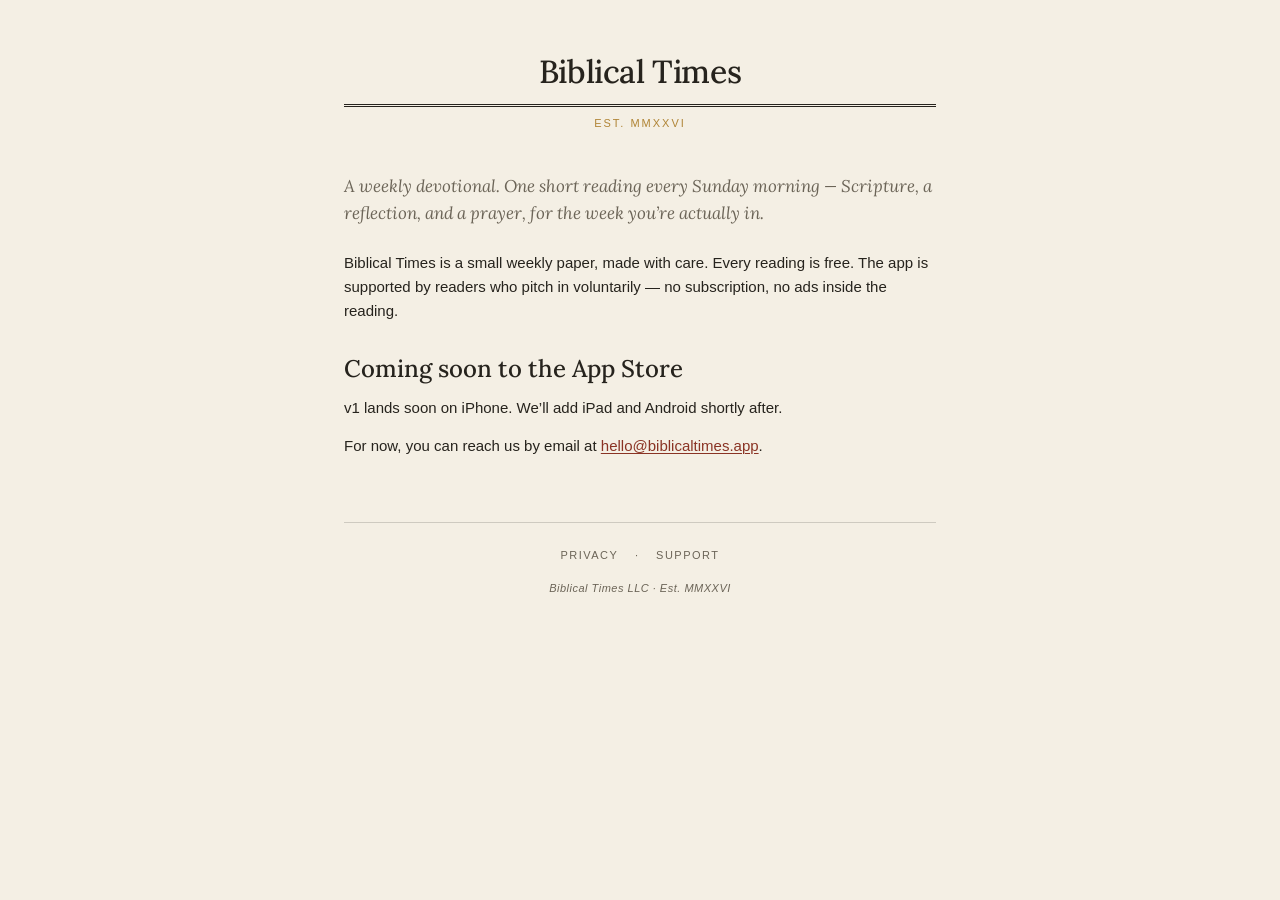
==== index.html @ 8184be42 "Initial commit: Biblical Times public site Three static pages (landing, privacy, support) styled to " ====
<!DOCTYPE html>
<html lang="en">
<head>
<meta charset="UTF-8">
<meta name="viewport" content="width=device-width, initial-scale=1, viewport-fit=cover">
<title>Biblical Times — A weekly devotional</title>
<link rel="stylesheet" href="_styles.css">
</head>
<body>
<div class="wrap">
  <header class="masthead">
    <a href="index.html"><h1>Biblical Times</h1></a>
  </header>
  <div class="kicker">Est. MMXXVI</div>

  <p class="lead">A weekly devotional. One short reading every Sunday morning — Scripture, a reflection, and a prayer, for the week you’re actually in.</p>

  <p>Biblical Times is a small weekly paper, made with care. Every reading is free. The app is supported by readers who pitch in voluntarily — no subscription, no ads inside the reading.</p>

  <h2>Coming soon to the App Store</h2>
  <p>v1 lands soon on iPhone. We’ll add iPad and Android shortly after.</p>

  <p>For now, you can reach us by email at <a href="mailto:hello@biblicaltimes.app">hello@biblicaltimes.app</a>.</p>

  <div class="footer">
    <a href="privacy.html">Privacy</a> ·
    <a href="support.html">Support</a>
    <div class="colophon">Biblical Times LLC · Est. MMXXVI</div>
  </div>
</div>
</body>
</html>
---- _styles.css ----
/* Biblical Times — locked palette. Shared by every docs page. */
@import url('https://fonts.googleapis.com/css2?family=Lora:ital,wght@0,400;0,500;0,600;1,400&display=swap');

:root {
  --bg: #F4EFE4;
  --bg-tab: #EFE9DC;
  --paper: #FBF8F0;
  --text: #26231D;
  --text-muted: #6B6457;
  --text-inactive: #9A9384;
  --maroon: #8A3324;
  --gold: #B08537;
  --black: #0E0D0B;
  --rule: rgba(38, 35, 29, 0.18);
}

* { margin: 0; padding: 0; box-sizing: border-box; }

html { -webkit-text-size-adjust: 100%; }

body {
  background: var(--bg);
  color: var(--text);
  font-family: -apple-system, BlinkMacSystemFont, 'Segoe UI', Roboto, sans-serif;
  font-size: 15px;
  line-height: 1.6;
  -webkit-font-smoothing: antialiased;
}

.wrap {
  max-width: 640px;
  margin: 0 auto;
  padding: 56px 24px 80px;
}

.masthead {
  text-align: center;
  padding-bottom: 16px;
  border-bottom: 3px double var(--text);
  margin-bottom: 8px;
}

.masthead a {
  text-decoration: none;
  color: var(--text);
}

.masthead h1 {
  font-family: 'Lora', Georgia, serif;
  font-weight: 500;
  font-size: 32px;
  letter-spacing: -0.4px;
  line-height: 1;
}

.kicker {
  text-align: center;
  font-size: 11px;
  letter-spacing: 2px;
  text-transform: uppercase;
  color: var(--gold);
  margin-top: 6px;
  margin-bottom: 40px;
}

h2 {
  font-family: 'Lora', Georgia, serif;
  font-weight: 500;
  font-size: 24px;
  line-height: 1.2;
  margin-top: 32px;
  margin-bottom: 12px;
  color: var(--text);
}

h3 {
  font-family: 'Lora', Georgia, serif;
  font-weight: 500;
  font-size: 17px;
  margin-top: 24px;
  margin-bottom: 8px;
  color: var(--text);
}

p {
  margin-bottom: 14px;
  color: var(--text);
}

p.lead {
  font-family: 'Lora', Georgia, serif;
  font-style: italic;
  font-size: 17px;
  color: var(--text-muted);
  margin-top: 8px;
  margin-bottom: 24px;
}

a {
  color: var(--maroon);
  text-decoration: underline;
  text-decoration-thickness: 1px;
  text-underline-offset: 2px;
}

a:hover { opacity: 0.8; }

.muted { color: var(--text-muted); font-size: 13px; }

.date {
  text-align: center;
  font-size: 11px;
  letter-spacing: 1.5px;
  text-transform: uppercase;
  color: var(--text-muted);
  margin-top: 4px;
  margin-bottom: 24px;
}

ul { margin: 8px 0 14px 20px; }
li { margin-bottom: 4px; }

.footer {
  margin-top: 64px;
  padding-top: 24px;
  border-top: 1px solid var(--rule);
  text-align: center;
  font-size: 11px;
  letter-spacing: 1.5px;
  text-transform: uppercase;
  color: var(--text-muted);
}

.footer a {
  text-decoration: none;
  color: var(--text-muted);
  margin: 0 12px;
}

.footer a:hover { color: var(--maroon); }

.footer .colophon {
  margin-top: 16px;
  letter-spacing: 0.5px;
  text-transform: none;
  font-style: italic;
}

.nav-pill {
  display: inline-block;
  padding: 10px 22px;
  background: var(--maroon);
  color: var(--bg);
  border-radius: 22px;
  font-size: 13px;
  font-weight: 500;
  text-decoration: none;
  margin-top: 12px;
}

.nav-pill:hover { opacity: 0.9; }

@media (prefers-color-scheme: dark) {
  body {
    background: #1A1814;
    color: #EDE6D5;
  }
  .masthead { border-bottom-color: #EDE6D5; }
  .masthead h1, h2, h3, p, a { color: #EDE6D5; }
  a { color: #C44A38; }
  .muted, .footer, .date, p.lead { color: rgba(237, 230, 213, 0.65); }
  .footer a { color: rgba(237, 230, 213, 0.65); }
  .footer { border-top-color: rgba(237, 230, 213, 0.18); }
}
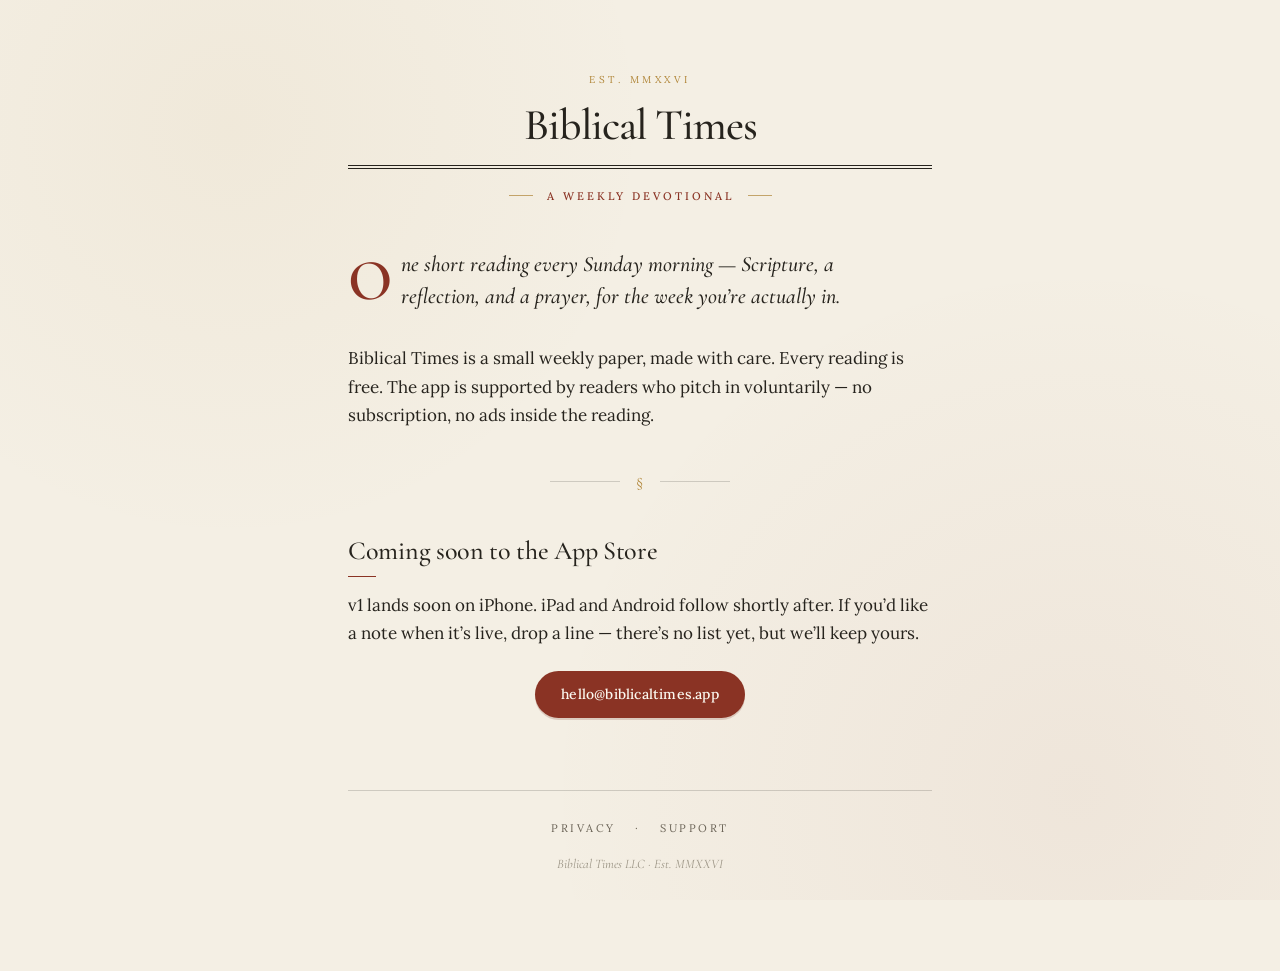
==== commit 405a3fc5: "Editorial overhaul: real masthead, drop caps, ornament dividers Two real fixes plus a design refresh" ====
--- a/index.html
+++ b/index.html
@@ -4,29 +4,38 @@
 <meta charset="UTF-8">
 <meta name="viewport" content="width=device-width, initial-scale=1, viewport-fit=cover">
 <title>Biblical Times — A weekly devotional</title>
-<link rel="stylesheet" href="_styles.css">
+<meta name="description" content="Biblical Times — a weekly devotional. One short reading every Sunday morning. Scripture, reflection, a prayer.">
+<link rel="stylesheet" href="styles.css">
 </head>
 <body>
 <div class="wrap">
+
   <header class="masthead">
     <a href="index.html"><h1>Biblical Times</h1></a>
   </header>
-  <div class="kicker">Est. MMXXVI</div>
+  <div class="kicker">A Weekly Devotional</div>
 
-  <p class="lead">A weekly devotional. One short reading every Sunday morning — Scripture, a reflection, and a prayer, for the week you’re actually in.</p>
+  <p class="lead">One short reading every Sunday morning — Scripture, a reflection, and a prayer, for the week you’re actually in.</p>
 
   <p>Biblical Times is a small weekly paper, made with care. Every reading is free. The app is supported by readers who pitch in voluntarily — no subscription, no ads inside the reading.</p>
 
+  <div class="ornament">§</div>
+
   <h2>Coming soon to the App Store</h2>
-  <p>v1 lands soon on iPhone. We’ll add iPad and Android shortly after.</p>
+  <p>v1 lands soon on iPhone. iPad and Android follow shortly after. If you’d like a note when it’s live, drop a line — there’s no list yet, but we’ll keep yours.</p>
 
-  <p>For now, you can reach us by email at <a href="mailto:hello@biblicaltimes.app">hello@biblicaltimes.app</a>.</p>
+  <p class="mt-lg center">
+    <a class="nav-pill" href="mailto:hello@biblicaltimes.app">hello@biblicaltimes.app</a>
+  </p>
 
   <div class="footer">
-    <a href="privacy.html">Privacy</a> ·
-    <a href="support.html">Support</a>
+    <div class="footer-nav">
+      <a href="privacy.html">Privacy</a> ·
+      <a href="support.html">Support</a>
+    </div>
     <div class="colophon">Biblical Times LLC · Est. MMXXVI</div>
   </div>
+
 </div>
 </body>
 </html>
--- a/styles.css
+++ b/styles.css
@@ -0,0 +1,360 @@
+/* Biblical Times — public site
+ * Locked editorial palette + typography to match the iOS app.
+ * Designed to feel like a small newspaper, not a generic SaaS page.
+ */
+
+@import url('https://fonts.googleapis.com/css2?family=Lora:ital,wght@0,400;0,500;0,600;1,400;1,500&family=Cormorant+Garamond:ital,wght@0,500;0,600;1,500&display=swap');
+
+:root {
+  --bg:           #F4EFE4;
+  --bg-soft:      #EFE9DC;
+  --paper:        #FBF8F0;
+  --text:         #26231D;
+  --text-muted:   #6B6457;
+  --text-faint:   #9A9384;
+  --maroon:       #8A3324;
+  --maroon-deep:  #6E2818;
+  --gold:         #B08537;
+  --black:        #0E0D0B;
+  --rule:         rgba(38, 35, 29, 0.18);
+  --rule-strong:  rgba(38, 35, 29, 0.55);
+}
+
+/* ───────────────────── Reset ───────────────────── */
+
+*, *::before, *::after { margin: 0; padding: 0; box-sizing: border-box; }
+
+html {
+  -webkit-text-size-adjust: 100%;
+  background:
+    radial-gradient(circle at 18% 14%, rgba(176, 133, 55, 0.06) 0%, transparent 32%),
+    radial-gradient(circle at 84% 88%, rgba(138, 51, 36, 0.05) 0%, transparent 40%),
+    var(--bg);
+  background-attachment: fixed;
+}
+
+body {
+  color: var(--text);
+  font-family: 'Lora', Georgia, 'Times New Roman', serif;
+  font-weight: 400;
+  font-size: 17px;
+  line-height: 1.65;
+  -webkit-font-smoothing: antialiased;
+  -moz-osx-font-smoothing: grayscale;
+  text-rendering: optimizeLegibility;
+}
+
+::selection { background: var(--maroon); color: var(--paper); }
+
+/* ───────────────────── Layout ───────────────────── */
+
+.wrap {
+  max-width: 640px;
+  margin: 0 auto;
+  padding: 72px 28px 96px;
+}
+
+/* ───────────────────── Masthead ───────────────────── */
+
+.masthead {
+  text-align: center;
+  padding-bottom: 18px;
+  border-bottom: 4px double var(--text);
+  position: relative;
+}
+
+.masthead::before {
+  content: 'Est. MMXXVI';
+  display: block;
+  font-family: 'Lora', serif;
+  font-size: 10px;
+  font-weight: 400;
+  letter-spacing: 3.5px;
+  text-transform: uppercase;
+  color: var(--gold);
+  margin-bottom: 14px;
+}
+
+.masthead a {
+  text-decoration: none;
+  color: var(--text);
+  display: inline-block;
+}
+
+.masthead h1 {
+  font-family: 'Cormorant Garamond', 'Lora', Georgia, serif;
+  font-weight: 500;
+  font-size: 44px;
+  letter-spacing: -1px;
+  line-height: 1;
+  color: var(--text);
+}
+
+.kicker {
+  text-align: center;
+  font-family: 'Lora', serif;
+  font-size: 11px;
+  font-weight: 500;
+  letter-spacing: 3px;
+  text-transform: uppercase;
+  color: var(--maroon);
+  margin-top: 18px;
+  margin-bottom: 44px;
+  display: flex;
+  align-items: center;
+  justify-content: center;
+  gap: 14px;
+}
+
+.kicker::before,
+.kicker::after {
+  content: '';
+  display: block;
+  width: 24px;
+  height: 1px;
+  background: var(--gold);
+  opacity: 0.7;
+}
+
+/* ───────────────────── Date stamp ───────────────────── */
+
+.date {
+  text-align: center;
+  font-family: 'Lora', serif;
+  font-style: italic;
+  font-size: 13px;
+  color: var(--text-muted);
+  margin-top: -28px;
+  margin-bottom: 32px;
+}
+
+/* ───────────────────── Paragraphs ───────────────────── */
+
+p {
+  margin-bottom: 18px;
+  color: var(--text);
+}
+
+p.lead {
+  font-family: 'Cormorant Garamond', 'Lora', serif;
+  font-style: italic;
+  font-weight: 500;
+  font-size: 22px;
+  line-height: 1.45;
+  color: var(--text);
+  margin-top: 0;
+  margin-bottom: 32px;
+  text-wrap: balance;
+}
+
+p.lead::first-letter {
+  font-family: 'Cormorant Garamond', serif;
+  font-style: normal;
+  font-weight: 600;
+  float: left;
+  font-size: 58px;
+  line-height: 0.85;
+  color: var(--maroon);
+  padding: 7px 9px 0 0;
+}
+
+/* ───────────────────── Headings ───────────────────── */
+
+h2 {
+  font-family: 'Cormorant Garamond', 'Lora', Georgia, serif;
+  font-weight: 500;
+  font-size: 26px;
+  letter-spacing: -0.3px;
+  line-height: 1.2;
+  color: var(--text);
+  margin-top: 40px;
+  margin-bottom: 14px;
+}
+
+h2::after {
+  content: '';
+  display: block;
+  width: 28px;
+  height: 1px;
+  background: var(--maroon);
+  margin-top: 10px;
+}
+
+h3 {
+  font-family: 'Lora', Georgia, serif;
+  font-weight: 600;
+  font-size: 13px;
+  text-transform: uppercase;
+  letter-spacing: 1.5px;
+  color: var(--maroon);
+  margin-top: 32px;
+  margin-bottom: 12px;
+}
+
+/* ───────────────────── Lists ───────────────────── */
+
+ul {
+  margin: 12px 0 22px 0;
+  padding-left: 0;
+  list-style: none;
+}
+
+ul li {
+  position: relative;
+  padding-left: 24px;
+  margin-bottom: 8px;
+  line-height: 1.6;
+}
+
+ul li::before {
+  content: '·';
+  position: absolute;
+  left: 8px;
+  top: -5px;
+  font-size: 28px;
+  line-height: 1;
+  color: var(--gold);
+  font-weight: 700;
+}
+
+/* ───────────────────── Links ───────────────────── */
+
+a {
+  color: var(--maroon);
+  text-decoration: underline;
+  text-decoration-thickness: 1px;
+  text-underline-offset: 3px;
+  transition: color 0.15s ease;
+}
+
+a:hover { color: var(--maroon-deep); }
+
+strong { font-weight: 600; color: var(--text); }
+
+/* ───────────────────── Pills ───────────────────── */
+
+.nav-pill {
+  display: inline-flex;
+  align-items: center;
+  gap: 8px;
+  padding: 12px 26px;
+  background: var(--maroon);
+  color: var(--paper);
+  border-radius: 999px;
+  font-family: 'Lora', sans-serif;
+  font-size: 14px;
+  font-weight: 500;
+  text-decoration: none;
+  letter-spacing: 0.2px;
+  transition: transform 0.15s ease, background 0.15s ease;
+  box-shadow: 0 2px 0 rgba(110, 40, 24, 0.18);
+}
+
+.nav-pill:hover {
+  background: var(--maroon-deep);
+  transform: translateY(-1px);
+  color: var(--paper);
+}
+
+/* ───────────────────── Ornament ───────────────────── */
+
+.ornament {
+  display: flex;
+  align-items: center;
+  justify-content: center;
+  gap: 16px;
+  margin: 40px 0;
+  color: var(--gold);
+  font-size: 16px;
+  font-family: 'Cormorant Garamond', serif;
+  letter-spacing: 0.05em;
+}
+
+.ornament::before,
+.ornament::after {
+  content: '';
+  display: block;
+  height: 1px;
+  width: 70px;
+  background: var(--rule);
+}
+
+/* ───────────────────── Helpers ───────────────────── */
+
+.muted { color: var(--text-muted); }
+.small { font-size: 14px; }
+.center { text-align: center; }
+.mt-lg { margin-top: 24px; }
+
+/* ───────────────────── Footer ───────────────────── */
+
+.footer {
+  margin-top: 72px;
+  padding-top: 28px;
+  border-top: 1px solid var(--rule);
+  text-align: center;
+}
+
+.footer-nav {
+  font-family: 'Lora', serif;
+  font-size: 11px;
+  letter-spacing: 2.5px;
+  text-transform: uppercase;
+  color: var(--text-muted);
+}
+
+.footer-nav a {
+  color: var(--text-muted);
+  text-decoration: none;
+  margin: 0 14px;
+  transition: color 0.15s ease;
+}
+
+.footer-nav a:hover { color: var(--maroon); }
+
+.colophon {
+  margin-top: 16px;
+  font-family: 'Cormorant Garamond', 'Lora', serif;
+  font-style: italic;
+  font-size: 13px;
+  color: var(--text-faint);
+}
+
+/* ───────────────────── Dark mode ───────────────────── */
+
+@media (prefers-color-scheme: dark) {
+  html {
+    background:
+      radial-gradient(circle at 18% 14%, rgba(176, 133, 55, 0.08) 0%, transparent 32%),
+      radial-gradient(circle at 84% 88%, rgba(196, 74, 56, 0.06) 0%, transparent 40%),
+      #1A1814;
+  }
+  body { color: #EDE6D5; }
+  .masthead { border-bottom-color: #EDE6D5; }
+  .masthead h1, h2, p, strong { color: #EDE6D5; }
+  p.lead { color: #EDE6D5; }
+  p.lead::first-letter { color: #C44A38; }
+  a, .kicker, h3 { color: #D9624D; }
+  a:hover { color: #ECA086; }
+  h2::after { background: #D9624D; }
+  .muted, .footer-nav, .footer-nav a, .colophon, .date { color: rgba(237, 230, 213, 0.55); }
+  ul li::before { color: #D9A964; }
+  .footer { border-top-color: rgba(237, 230, 213, 0.16); }
+  .ornament::before, .ornament::after { background: rgba(237, 230, 213, 0.18); }
+  .nav-pill { background: #D9624D; color: #1A1814; box-shadow: 0 2px 0 rgba(196, 74, 56, 0.25); }
+  .nav-pill:hover { background: #C44A38; }
+  ::selection { background: #D9624D; color: #1A1814; }
+}
+
+/* ───────────────────── Responsive ───────────────────── */
+
+@media (max-width: 480px) {
+  .wrap { padding: 52px 22px 80px; }
+  .masthead h1 { font-size: 34px; }
+  p.lead { font-size: 19px; }
+  p.lead::first-letter { font-size: 48px; padding-right: 7px; }
+  h2 { font-size: 23px; }
+  body { font-size: 16px; }
+  .kicker { gap: 10px; }
+  .kicker::before, .kicker::after { width: 18px; }
+}
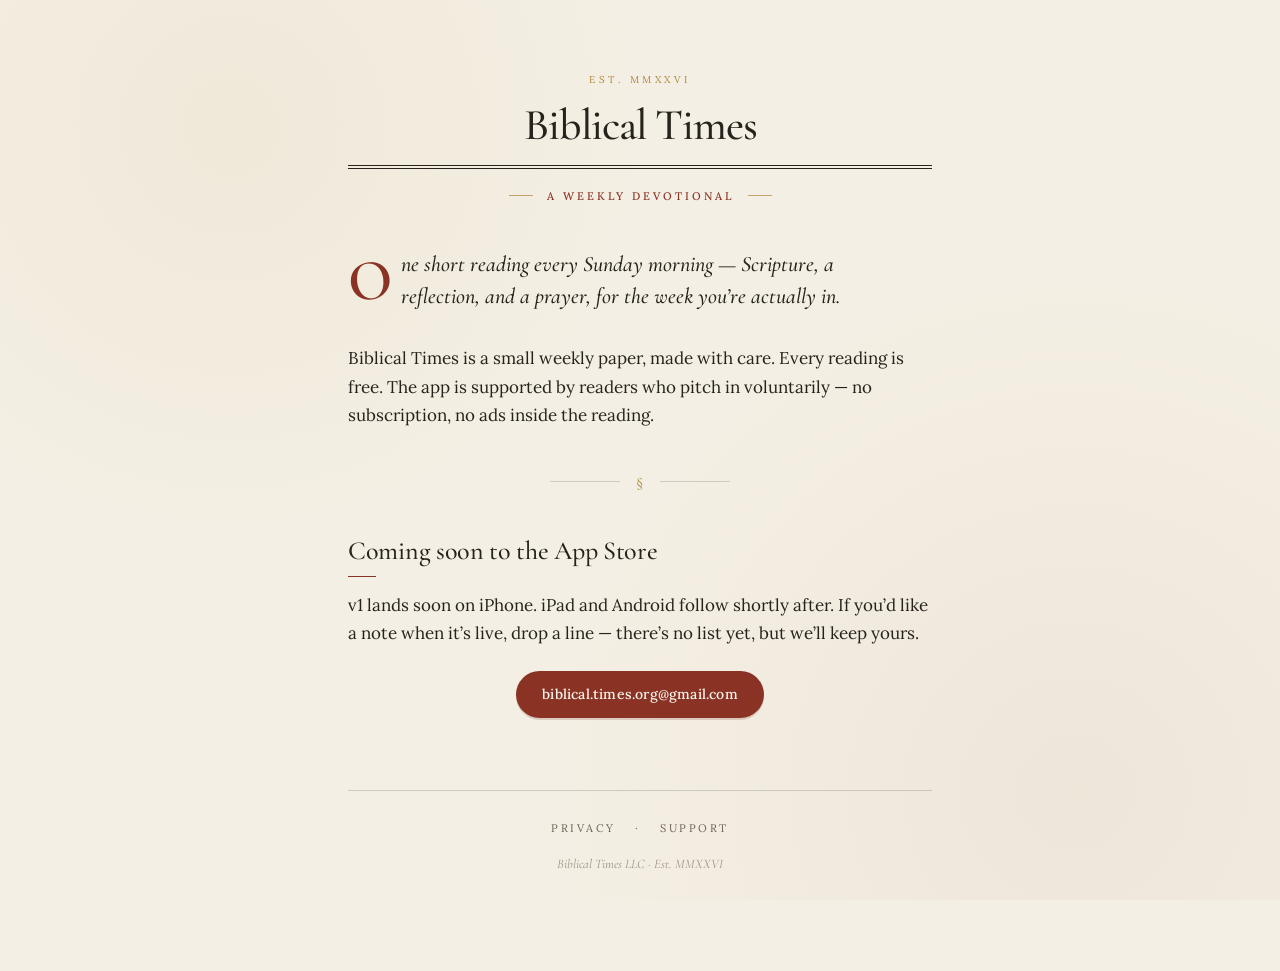
==== commit 575be5e8: "Switch feedback email to biblical.times.org@gmail.com Updates the contact email on index.html, priva" ====
--- a/index.html
+++ b/index.html
@@ -25,7 +25,7 @@
   <p>v1 lands soon on iPhone. iPad and Android follow shortly after. If you’d like a note when it’s live, drop a line — there’s no list yet, but we’ll keep yours.</p>
 
   <p class="mt-lg center">
-    <a class="nav-pill" href="mailto:hello@biblicaltimes.app">hello@biblicaltimes.app</a>
+    <a class="nav-pill" href="mailto:biblical.times.org@gmail.com">biblical.times.org@gmail.com</a>
   </p>
 
   <div class="footer">
